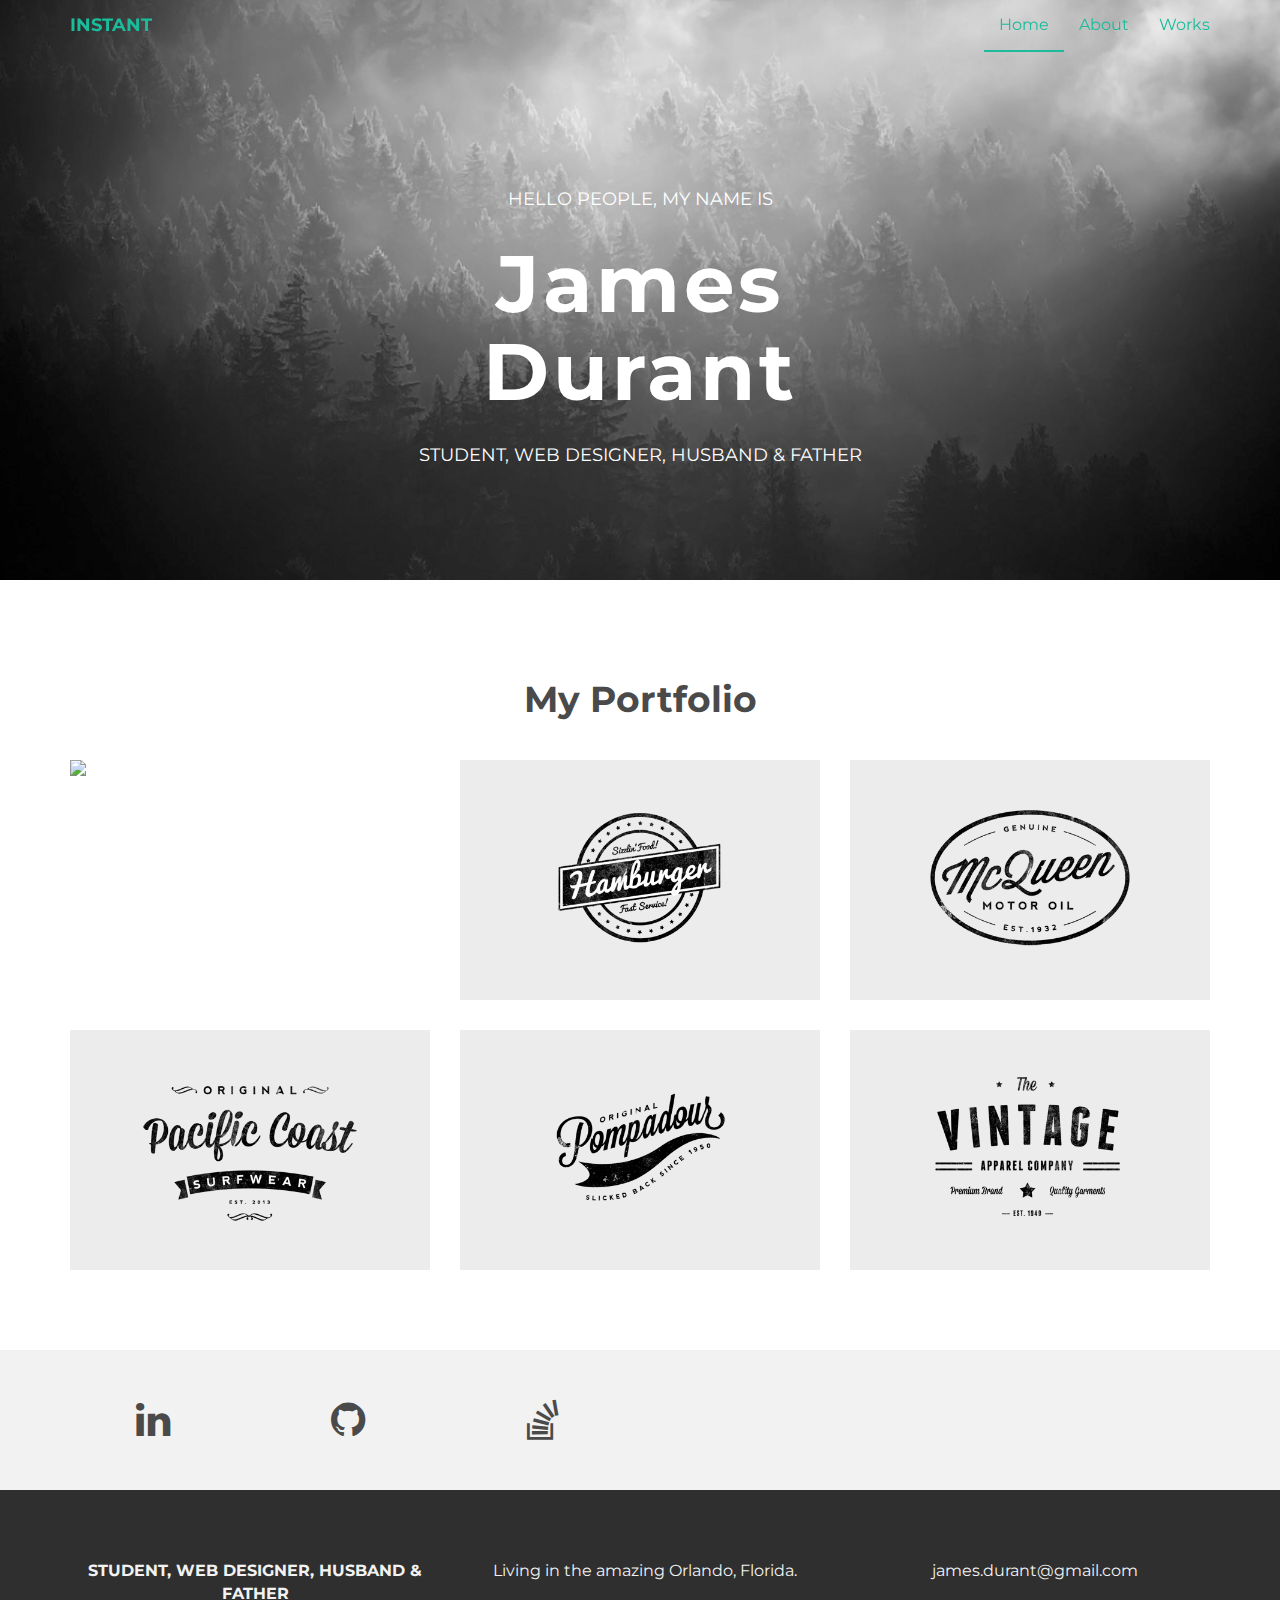
==== index.html @ e7afb6f6 "fixing minor issues - links comments" ====
<!DOCTYPE html>
<html lang="en">
  <head>
    <meta charset="utf-8">
    <meta http-equiv="X-UA-Compatible" content="IE=edge">
    <meta name="viewport" content="width=device-width, initial-scale=1">
    <meta name="description" content="">
    <meta name="author" content="">
    <link rel="shortcut icon" href="assets/ico/favicon.ico">

    <title>James Durant - Bootstrap Portfolio</title>

    <!-- Bootstrap core CSS -->
    <link href="assets/css/bootstrap.css" rel="stylesheet">

    <!-- Custom styles for this template -->
    <link href="assets/css/style.css" rel="stylesheet">
    <link href="assets/css/font-awesome.min.css" rel="stylesheet">

    <!-- Just for debugging purposes. Don't actually copy this line! -->
    <!--[if lt IE 9]><script src="../../assets/js/ie8-responsive-file-warning.js"></script><![endif]-->

    <!-- HTML5 shim and Respond.js IE8 support of HTML5 elements and media queries -->
    <!--[if lt IE 9]>
      <script src="https://oss.maxcdn.com/libs/html5shiv/3.7.0/html5shiv.js"></script>
      <script src="https://oss.maxcdn.com/libs/respond.js/1.4.2/respond.min.js"></script>
    <![endif]-->
  </head>

  <body>

    <!-- Static navbar -->
    <div class="navbar navbar-default navbar-fixed-top" role="navigation">
      <div class="container">
        <div class="navbar-header">
          <button type="button" class="navbar-toggle" data-toggle="collapse" data-target=".navbar-collapse">
            <span class="sr-only">Toggle navigation</span>
            <span class="icon-bar"></span>
            <span class="icon-bar"></span>
            <span class="icon-bar"></span>
          </button>
          <a class="navbar-brand" href="index.html">INSTANT</a>
        </div>
        <div class="navbar-collapse collapse">
          <ul class="nav navbar-nav navbar-right">
            <li class="active"><a href="index.html">Home</a></li>
            <li><a href="about.html">About</a></li>
            <li><a href="#works">Works</a></li>
          </ul>
        </div><!--/.nav-collapse -->
      </div>
    </div>


	<div id="headerwrap">
	    <div class="container">
			<div class="row">
				<div class="col-lg-6 col-lg-offset-3">
					<h4>HELLO PEOPLE, MY NAME IS</h4>
					<h1>James Durant</h1>
					<h4>STUDENT, WEB DESIGNER, HUSBAND & FATHER</h4>
				</div>
			</div> <!-- end row -->
	    </div> <!-- /container -->
	</div> <!-- end header -->
	
	<section id="works"></section>
	<div class="container">
		<div class="row centered mt mb">
			<h1>My Portfolio</h1>
			
			<div class="col-lg-4 col-md-4 col-sm-4 gallery">
				<a href="https://glacial-dawn-15472.herokuapp.com/"target="_blank"><img src="assets/img/portfolio/my_folio01.png"  class="img-responsive"></a>
			</div>
			<div class="col-lg-4 col-md-4 col-sm-4 gallery">
				<a href="work.html"><img src="assets/img/portfolio/folio02.png" class="img-responsive"></a>
			</div>
			<div class="col-lg-4 col-md-4 col-sm-4 gallery">
				<a href="work.html"><img src="assets/img/portfolio/folio03.png" class="img-responsive"></a>
			</div>
			<div class="col-lg-4 col-md-4 col-sm-4 gallery">
				<a href="work.html"><img src="assets/img/portfolio/folio04.png" class="img-responsive"></a>
			</div>
			<div class="col-lg-4 col-md-4 col-sm-4 gallery">
				<a href="work.html"><img src="assets/img/portfolio/folio05.png" class="img-responsive"></a>
			</div>
			<div class="col-lg-4 col-md-4 col-sm-4 gallery">
				<a href="work.html"><img src="assets/img/portfolio/folio06.png" class="img-responsive"></a>
			</div>
		</div>  <!-- end row -->
	</div> <!-- end container -->
	
	<div id="social">
		<div class="container">
			<div class="row centered">
				<div class="col-lg-2">
					<a href="https://www.linkedin.com/in/jamesrdurant" target="_blank"><i class="fa fa-linkedin"></i></a>
				</div>
				<div class="col-lg-2">
					<a href="https://github.com/jdurant0529" target="_blank"><i class="fa fa-github"></i></a>
				</div>
				<div class="col-lg-2">
					<a href="https://stackoverflow.com" target = "_blank"><i class="fa fa-stack-overflow"></i></a>
				</div>
			
			</div> <!-- end row -->
		</div><!-- end container -->
	</div> <!-- end social -->

	<div id="footerwrap">
		<div class="container">
			<div class="row centered">
				<div class="col-lg-4">
					<p><b>STUDENT, WEB DESIGNER, HUSBAND & FATHER</b></p>
				</div>
			
				<div class="col-lg-4">
					<p>Living in the amazing Orlando, Florida.</p>
				</div>
				<div class="col-lg-4">
					<p>james.durant@gmail.com</p>
				</div>
			</div>
		</div>
	</div>  <!-- end footer -->
	


    <!-- Bootstrap core JavaScript
    ================================================== -->
    <!-- Placed at the end of the document so the pages load faster -->
    <script src="https://ajax.googleapis.com/ajax/libs/jquery/1.11.0/jquery.min.js"></script>
    <script src="assets/js/bootstrap.min.js"></script>
  </body>
</html>
---- assets/css/style.css ----
/*
 * Author: Carlos Alvarez
 * URL: http://Alvarez.is
 *
 * Project Name: NYC Design
 * Version: 1.0
 * Date: 04-20-2014
 * URL: 
 */


/* ==========================================================================
   Base Styles, Bootstrap Modifications & Fonts Import
   ========================================================================== */

@import url(http://fonts.googleapis.com/css?family=Montserrat:400,700);


::-moz-selection {
    background: #f2c2c9;
    color: #a4003a;
    text-shadow: none;
}

::selection {
    background: #16a085;
    color: #a4003a;
    text-shadow: none;
}

/*
 * A better looking default horizontal rule
 */

 hr {
    display: block;
    height: 1px;
    border: 0;
    border-top: 1px solid #ccc;
    margin: 1em 0;
    padding: 0;
}

.centered {
	text-align: center
}

.mt { 
	margin-top: 80px;
}

.mb {
	margin-bottom: 80px;
}

/* ==========================================================================
   General styles
   ========================================================================== */


body {
    font-family: 'Montserrat', sans-serif;
    font-weight: 400;
    font-size: 16px;

    -webkit-font-smoothing: antialiased;
    -webkit-overflow-scrolling: touch;
}

h1, h2, h3, h4, h5, h6 {
	font-weight: 700;
    color: #4a4a4a;
}


.navbar-brand {
	font-weight: 700;
}

.navbar-default .navbar-brand {
	color: #1abc9c;
}

.navbar-default {
	background-color: transparent;
	border-color: transparent;
}

.navbar-default .navbar-nav > .active > a, .navbar-default .navbar-nav > .active > a:hover, .navbar-default .navbar-nav > .active > a:focus {
	color: #1abc9c;
	background-color: transparent;
	border-bottom: 2px solid #1abc9c
}

.navbar-default .navbar-nav > li > a {
	color: #1abc9c;
}

/* ==========================================================================
   Wrap Sections
   ========================================================================== */

#headerwrap {
	background: url(../img/back.jpg) no-repeat center top;
	margin-top: -70px;
	padding-top: 250px;
	text-align:center;
	background-attachment: relative;
	background-position: center center;
	min-height: 650px;
	width: 100%;
	
    -webkit-background-size: 100%;
    -moz-background-size: 100%;
    -o-background-size: 100%;
    background-size: 100%;

    -webkit-background-size: cover;
    -moz-background-size: cover;
    -o-background-size: cover;
    background-size: cover;
}

#headerwrap h1 {
	color:#ffffff;
	padding-top: 10px;
	padding-bottom: 20px;
	letter-spacing: 4px;
	font-size: 80px;
	font-weight: bold;
}

#headerwrap h4 {
	font-weight: 400;
	color: #ffffff
}

#social {
	padding-top: 50px;
	padding-bottom: 50px;
	background-color: #f2f2f2;
}

#social i {
	font-size: 40px;
	color: #4a4a4a
}

#social i:hover {
	color: #1abc9c
}

#footerwrap {
	padding-top: 70px;
	padding-bottom: 50px;
	background-color: #2f2f2f;
}

#footerwrap p {
	color: #f2f2f2;
	margin-left: 10px;
}

#workwrap {	
	background: url(../img/work.jpg) no-repeat center top;
	margin-top: -70px;
	padding-top: 250px;
	text-align:center;
	background-attachment: relative;
	background-position: center center;
	min-height: 650px;
	width: 100%;
	
    -webkit-background-size: 100%;
    -moz-background-size: 100%;
    -o-background-size: 100%;
    background-size: 100%;

    -webkit-background-size: cover;
    -moz-background-size: cover;
    -o-background-size: cover;
    background-size: cover;
}

#workwrap h1 {
	color:#ffffff;
	padding-top: 10px;
	padding-bottom: 20px;
	letter-spacing: 4px;
	font-size: 80px;
	font-weight: bold;
}

#workwrap h4 {
	font-weight: 400;
	color: #ffffff
}

#aboutwrap {	
	background: url(../img/aboutMe.jpg) no-repeat center top;
	margin-top: -70px;
	padding-top: 250px;
	text-align:center;
	background-attachment: relative;
	background-position: center center;
	min-height: 550px;
	width: 100%;
	
    -webkit-background-size: 100%;
    -moz-background-size: 100%;
    -o-background-size: 100%;
    background-size: 100%;

    -webkit-background-size: cover;
    -moz-background-size: cover;
    -o-background-size: cover;
    background-size: cover;
}




/* Gallery */
.gallery {
	margin-top: 30px;
}

.gallery img:hover {
	opacity: 0.4;
}
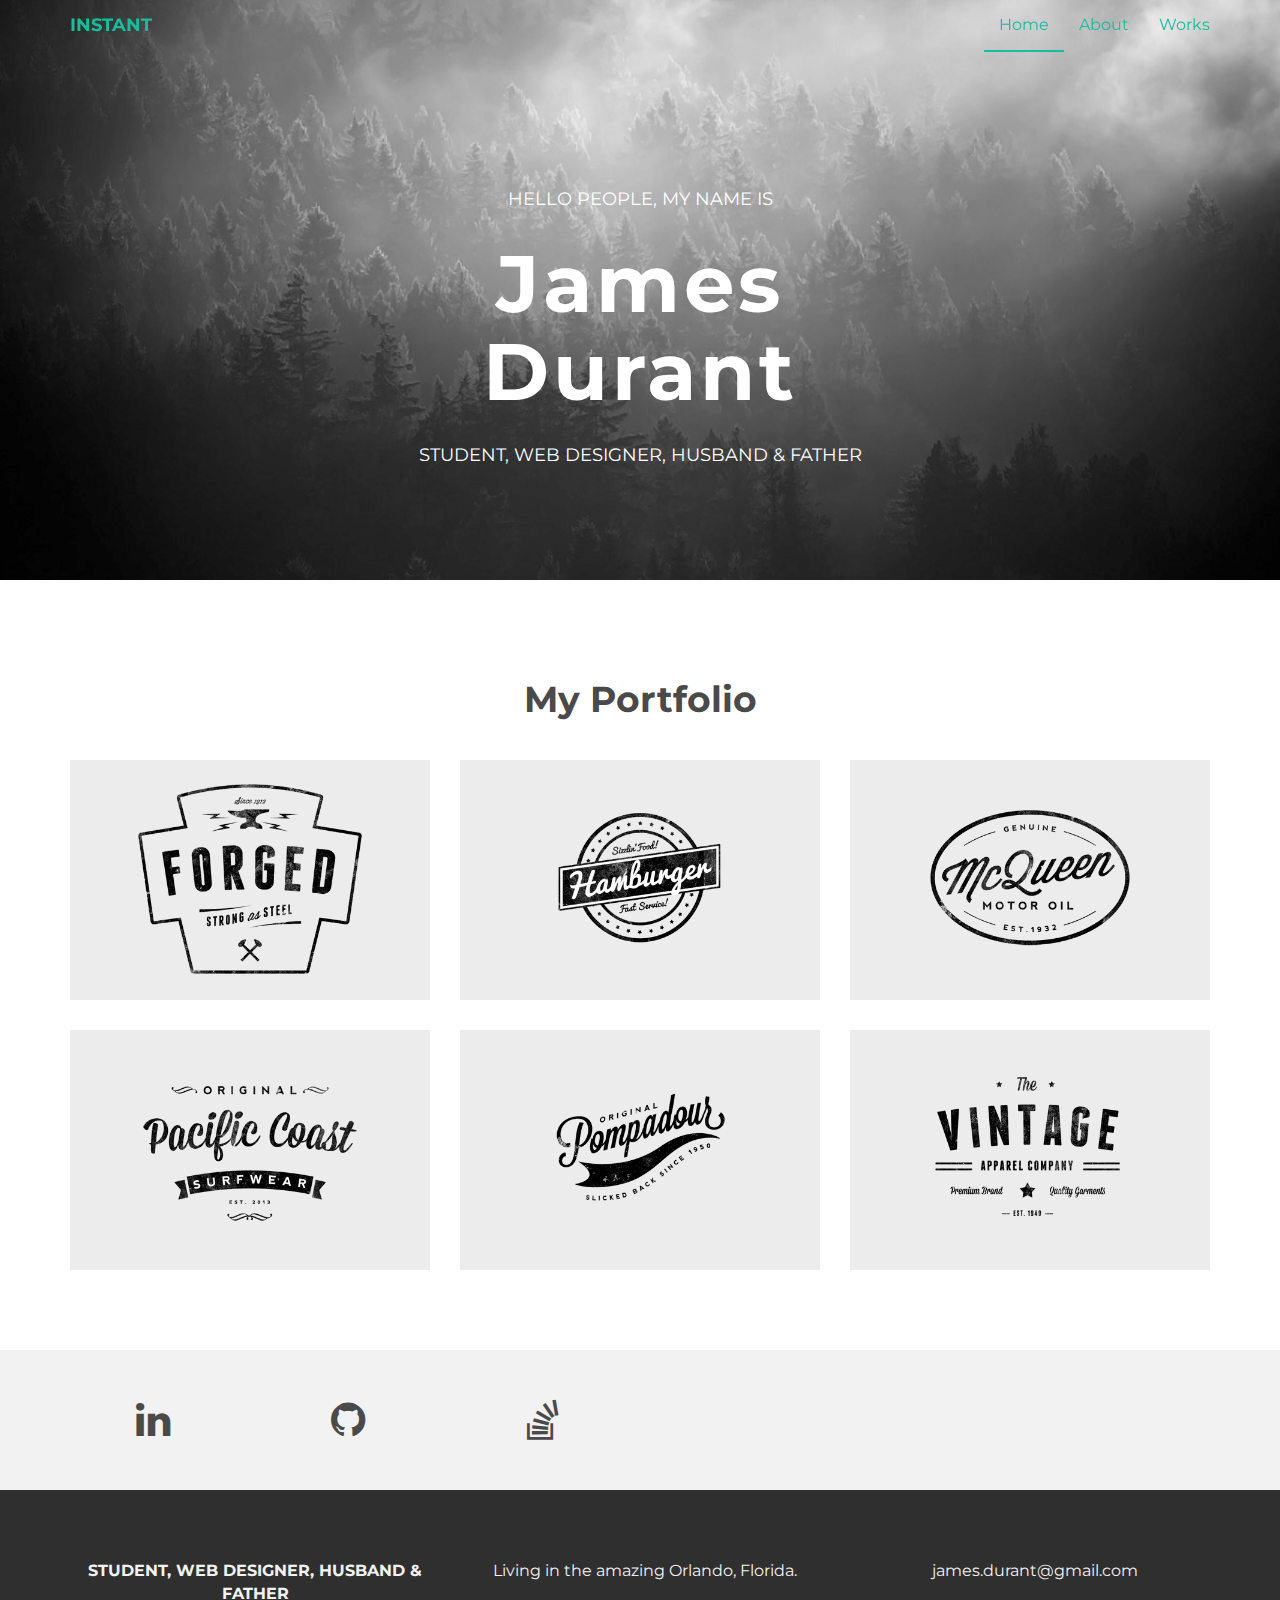
==== commit 00f9b8ce: "double ugh" ====
--- a/index.html
+++ b/index.html
@@ -70,7 +70,7 @@
 			<h1>My Portfolio</h1>
 			
 			<div class="col-lg-4 col-md-4 col-sm-4 gallery">
-				<a href="https://glacial-dawn-15472.herokuapp.com/"target="_blank"><img src="assets/img/portfolio/my_folio01.png"  class="img-responsive"></a>
+				<a href="work.html"><img src="assets/img/portfolio/folio01.png"  class="img-responsive"></a>
 			</div>
 			<div class="col-lg-4 col-md-4 col-sm-4 gallery">
 				<a href="work.html"><img src="assets/img/portfolio/folio02.png" class="img-responsive"></a>
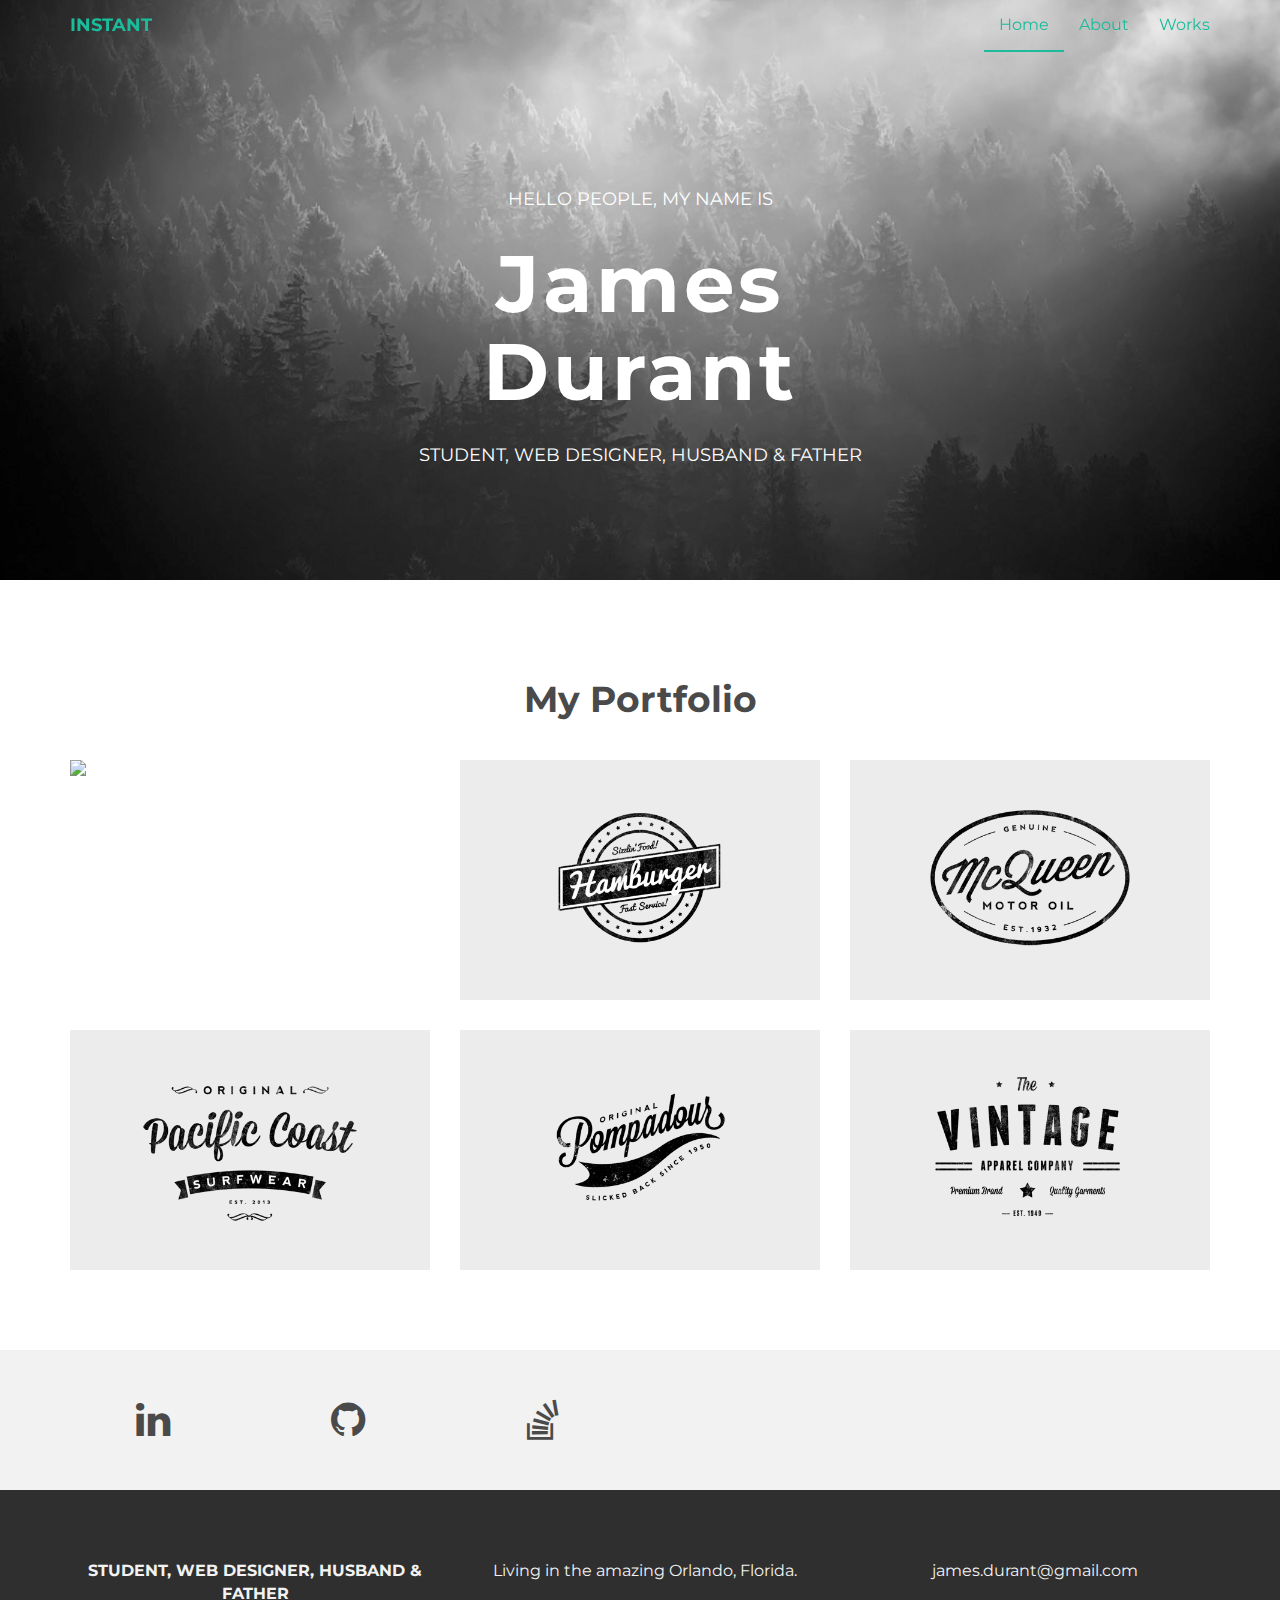
==== commit e8cb118d: "cross them fingers" ====
--- a/index.html
+++ b/index.html
@@ -70,7 +70,7 @@
 			<h1>My Portfolio</h1>
 			
 			<div class="col-lg-4 col-md-4 col-sm-4 gallery">
-				<a href="work.html"><img src="assets/img/portfolio/folio01.png"  class="img-responsive"></a>
+				<a href="https://glacial-dawn-15472.herokuapp.com/portfolio.html"><img src="assets/img/portfolio/my_folio01.png" class="img-responsive"></a>
 			</div>
 			<div class="col-lg-4 col-md-4 col-sm-4 gallery">
 				<a href="work.html"><img src="assets/img/portfolio/folio02.png" class="img-responsive"></a>
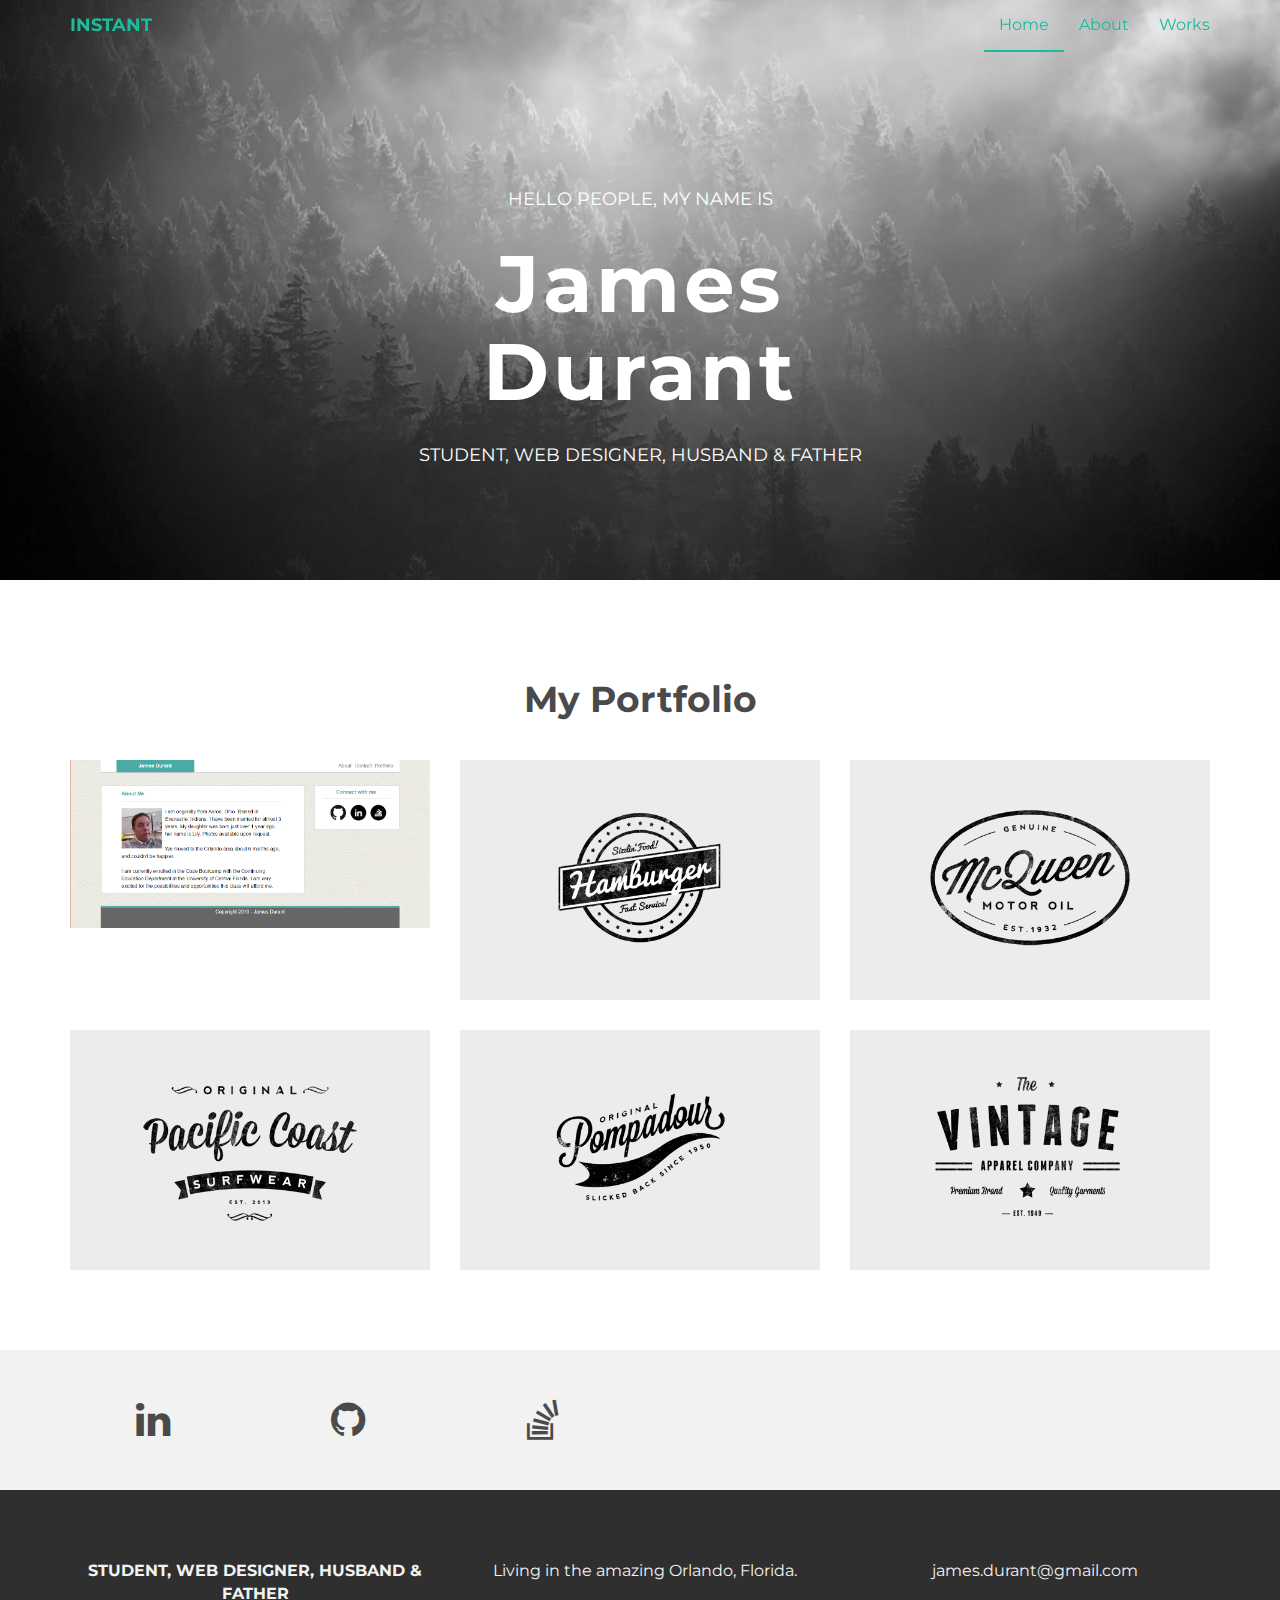
==== commit 5d726b67: "changed extension" ====
--- a/index.html
+++ b/index.html
@@ -70,7 +70,7 @@
 			<h1>My Portfolio</h1>
 			
 			<div class="col-lg-4 col-md-4 col-sm-4 gallery">
-				<a href="https://glacial-dawn-15472.herokuapp.com/portfolio.html"><img src="assets/img/portfolio/my_folio01.png" class="img-responsive"></a>
+				<a href="https://glacial-dawn-15472.herokuapp.com/portfolio.html"><img src="assets/img/portfolio/my_folio01.PNG" class="img-responsive"></a>
 			</div>
 			<div class="col-lg-4 col-md-4 col-sm-4 gallery">
 				<a href="work.html"><img src="assets/img/portfolio/folio02.png" class="img-responsive"></a>
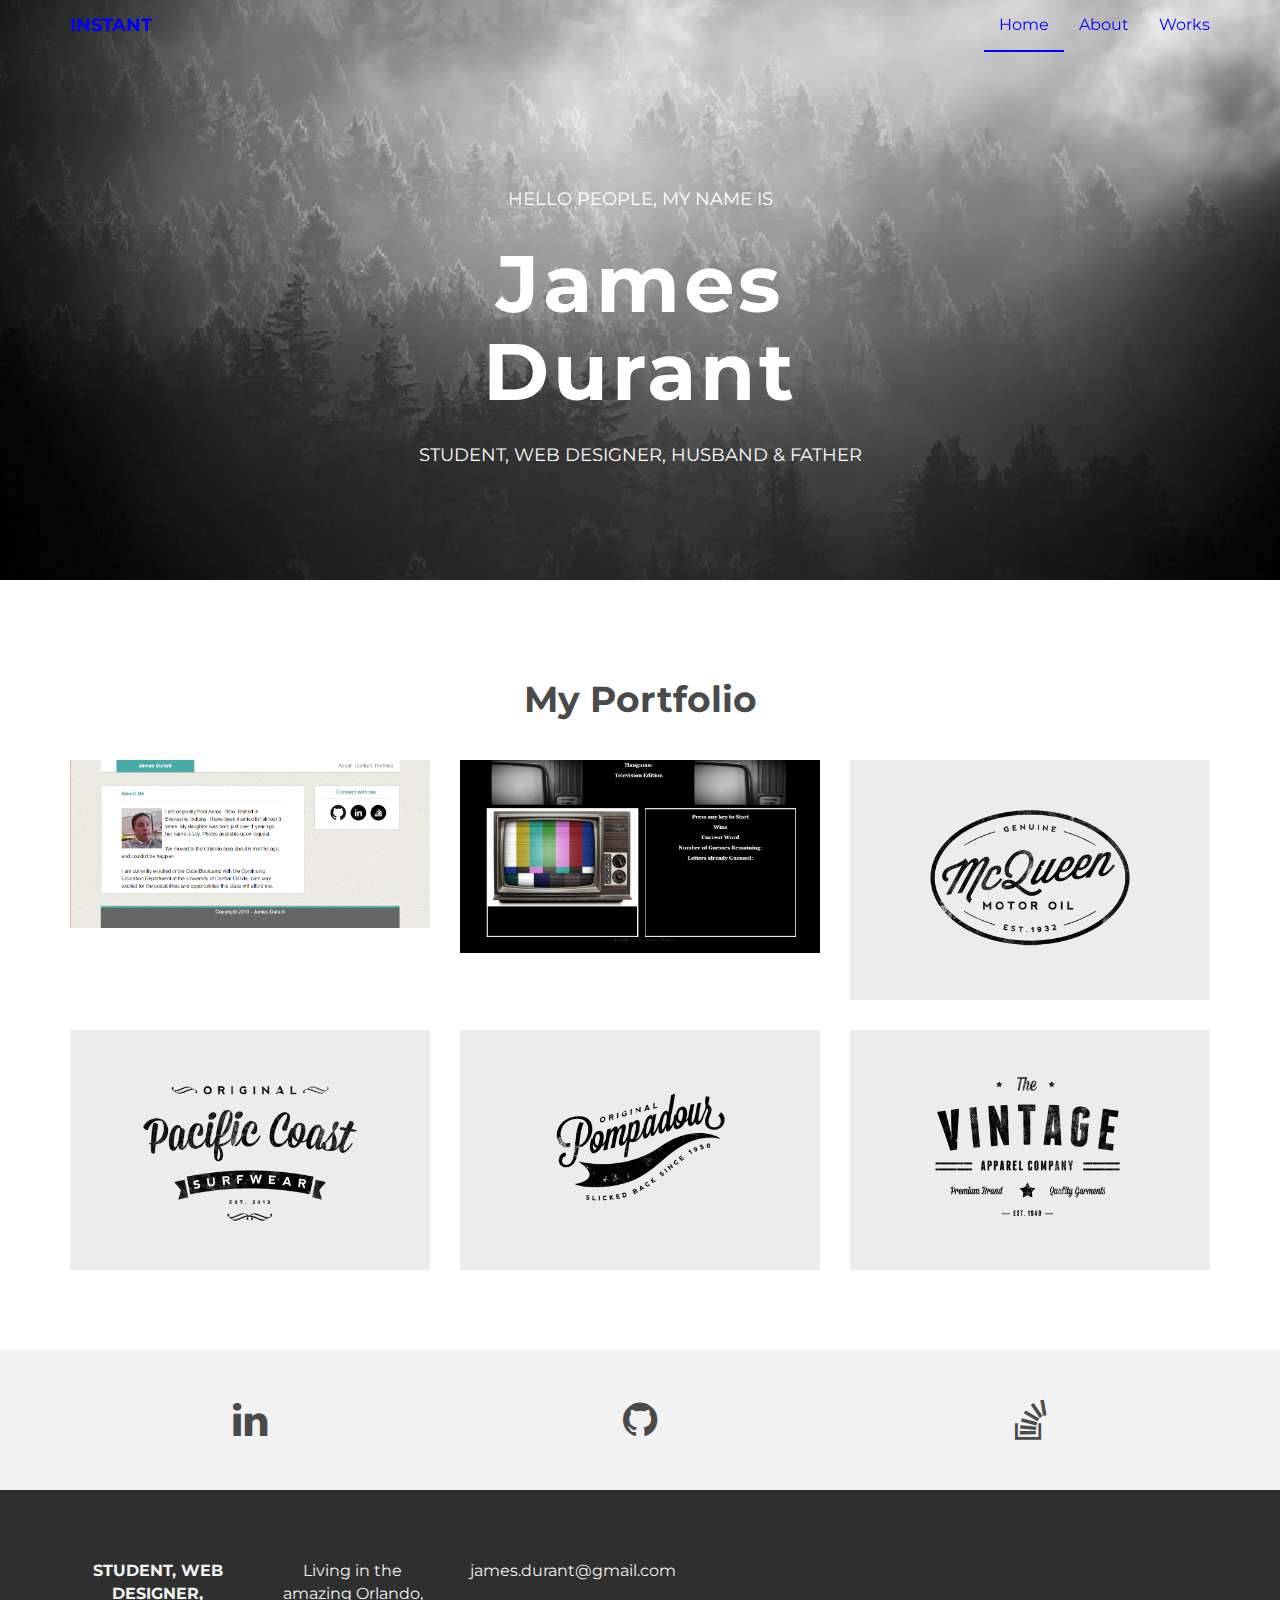
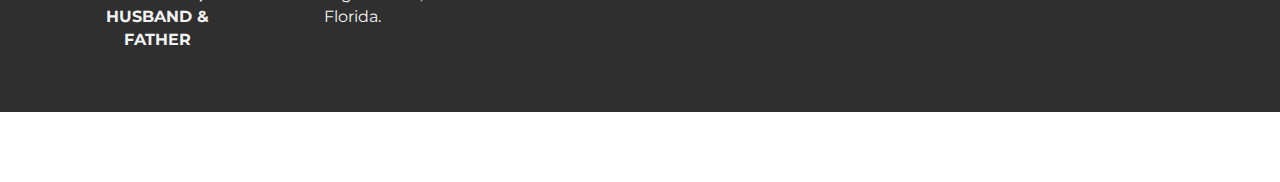
==== commit 3f60d500: "basic portfolio and hangman links added." ====
--- a/index.html
+++ b/index.html
@@ -61,7 +61,7 @@
 					<h4>STUDENT, WEB DESIGNER, HUSBAND & FATHER</h4>
 				</div>
 			</div> <!-- end row -->
-	    </div> <!-- /container -->
+	    </div> <!-- container -->
 	</div> <!-- end header -->
 	
 	<section id="works"></section>
@@ -70,10 +70,10 @@
 			<h1>My Portfolio</h1>
 			
 			<div class="col-lg-4 col-md-4 col-sm-4 gallery">
-				<a href="https://glacial-dawn-15472.herokuapp.com/portfolio.html"><img src="assets/img/portfolio/my_folio01.PNG" class="img-responsive"></a>
+				<a href="https://glacial-dawn-15472.herokuapp.com/portfolio.html" target="_blank"><img src="assets/img/portfolio/my_folio01.PNG" class="img-responsive"></a>
 			</div>
 			<div class="col-lg-4 col-md-4 col-sm-4 gallery">
-				<a href="work.html"><img src="assets/img/portfolio/folio02.png" class="img-responsive"></a>
+				<a href="https://serene-mountain-63325.herokuapp.com/"target="_blank"><img src="assets/img/portfolio/hangman.JPG" class="img-responsive"></a>
 			</div>
 			<div class="col-lg-4 col-md-4 col-sm-4 gallery">
 				<a href="work.html"><img src="assets/img/portfolio/folio03.png" class="img-responsive"></a>
@@ -93,13 +93,14 @@
 	<div id="social">
 		<div class="container">
 			<div class="row centered">
-				<div class="col-lg-2">
+				<div class="col-lg-4">
 					<a href="https://www.linkedin.com/in/jamesrdurant" target="_blank"><i class="fa fa-linkedin"></i></a>
 				</div>
-				<div class="col-lg-2">
+				
+				<div class="col-lg-4">
 					<a href="https://github.com/jdurant0529" target="_blank"><i class="fa fa-github"></i></a>
 				</div>
-				<div class="col-lg-2">
+				<div class="col-lg-4">
 					<a href="https://stackoverflow.com" target = "_blank"><i class="fa fa-stack-overflow"></i></a>
 				</div>
 			
@@ -110,18 +111,18 @@
 	<div id="footerwrap">
 		<div class="container">
 			<div class="row centered">
-				<div class="col-lg-4">
+				<div class="col-lg-2">
 					<p><b>STUDENT, WEB DESIGNER, HUSBAND & FATHER</b></p>
 				</div>
 			
-				<div class="col-lg-4">
+				<div class="col-lg-2">
 					<p>Living in the amazing Orlando, Florida.</p>
 				</div>
-				<div class="col-lg-4">
+				<div class="col-lg-2">
 					<p>james.durant@gmail.com</p>
 				</div>
-			</div>
-		</div>
+			</div> <!-- end row -->
+		</div>  <!-- end container -->
 	</div>  <!-- end footer -->
 	
 
--- a/assets/css/style.css
+++ b/assets/css/style.css
@@ -78,7 +78,7 @@
 }
 
 .navbar-default .navbar-brand {
-	color: #1abc9c;
+	color: blue;
 }
 
 .navbar-default {
@@ -87,13 +87,13 @@
 }
 
 .navbar-default .navbar-nav > .active > a, .navbar-default .navbar-nav > .active > a:hover, .navbar-default .navbar-nav > .active > a:focus {
-	color: #1abc9c;
+	color: blue;
 	background-color: transparent;
-	border-bottom: 2px solid #1abc9c
+	border-bottom: 2px solid blue
 }
 
 .navbar-default .navbar-nav > li > a {
-	color: #1abc9c;
+	color: blue;
 }
 
 /* ==========================================================================
@@ -147,7 +147,7 @@
 }
 
 #social i:hover {
-	color: #1abc9c
+	color: blue
 }
 
 #footerwrap {
